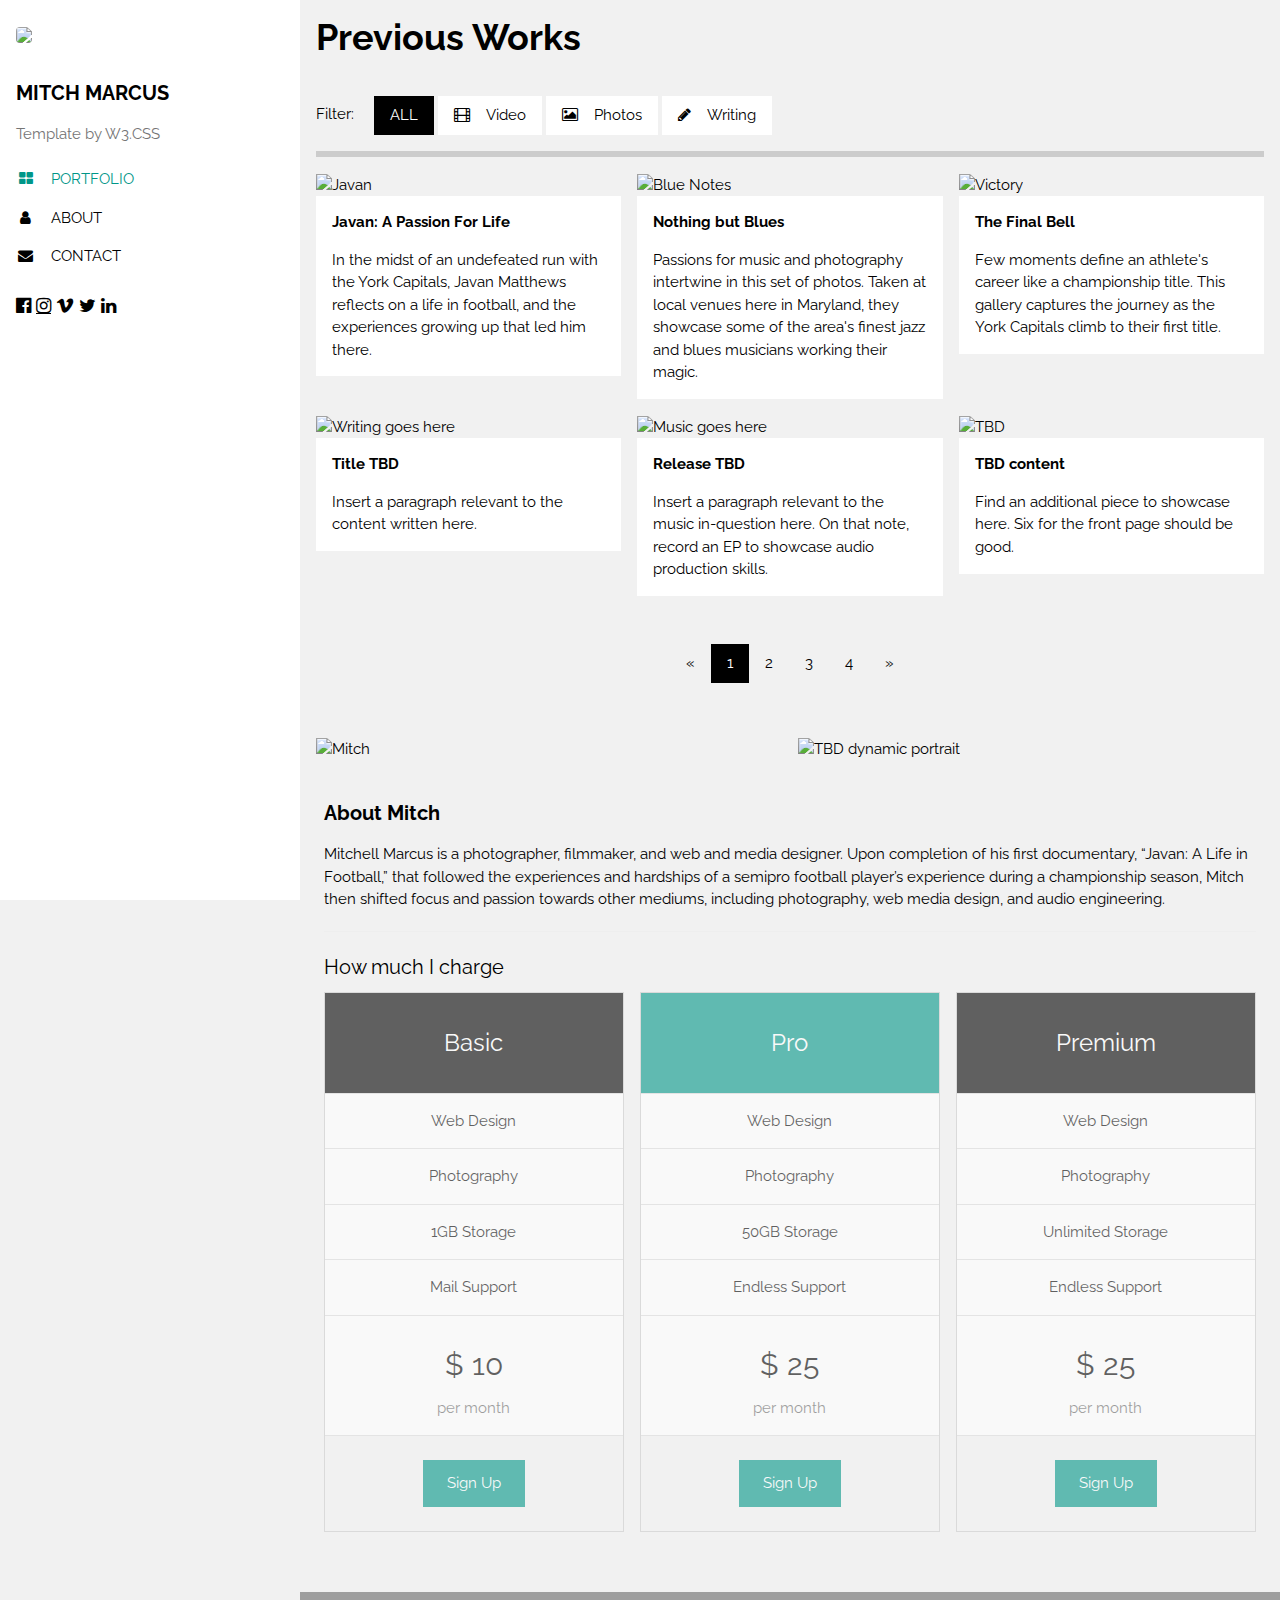
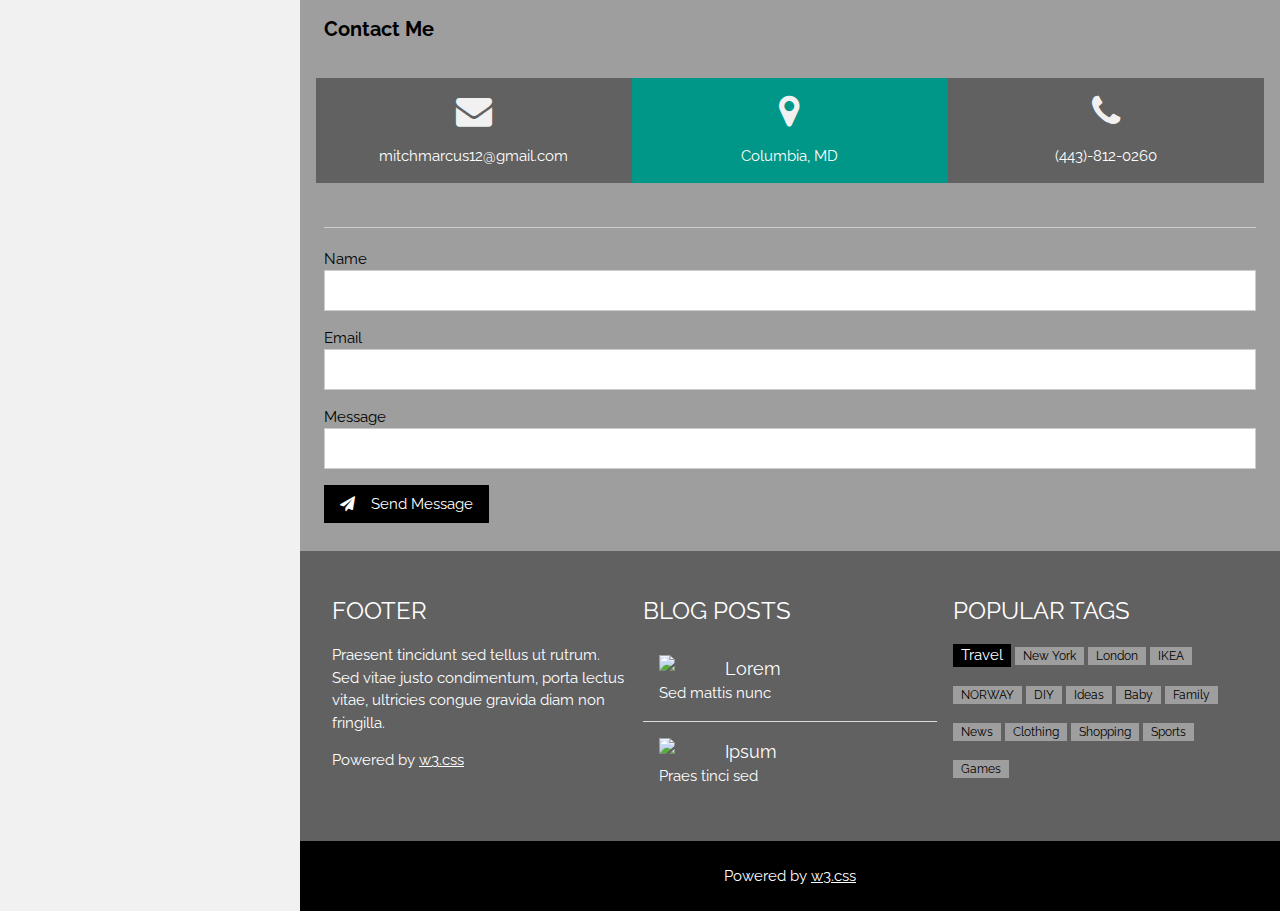
==== portfolio.html @ 69e04e0d "Added files for portfolio page" ====
<!DOCTYPE html>
<html>
<title>W3.CSS Template</title>
<meta charset="UTF-8">
<meta name="viewport" content="width=device-width, initial-scale=1">
<link rel="stylesheet" href="https://www.w3schools.com/w3css/4/w3.css">
<link rel="stylesheet" href="https://fonts.googleapis.com/css?family=Raleway">
<link rel="stylesheet" href="https://cdnjs.cloudflare.com/ajax/libs/font-awesome/4.7.0/css/font-awesome.min.css">
<style>
body,h1,h2,h3,h4,h5,h6 {font-family: "Raleway", sans-serif}
</style>
<body class="w3-light-grey w3-content" style="max-width:1600px">

<!-- Sidebar/menu -->
<nav class="w3-sidebar w3-collapse w3-white w3-animate-left" style="z-index:3;width:300px;" id="mySidebar"><br>
  <div class="w3-container">
    <a href="#" onclick="w3_close()" class="w3-hide-large w3-right w3-jumbo w3-padding w3-hover-grey" title="close menu">
      <i class="fa fa-remove"></i>
    </a>
    <img src="/w3images/avatar_g2.jpg" style="width:45%;" class="w3-round"><br><br>
    <h4><b>MITCH MARCUS</b></h4>
    <p class="w3-text-grey">Template by W3.CSS</p>
  </div>
  <div class="w3-bar-block">
    <a href="#portfolio" onclick="w3_close()" class="w3-bar-item w3-button w3-padding w3-text-teal"><i class="fa fa-th-large fa-fw w3-margin-right"></i>PORTFOLIO</a>
    <a href="#about" onclick="w3_close()" class="w3-bar-item w3-button w3-padding"><i class="fa fa-user fa-fw w3-margin-right"></i>ABOUT</a>
    <a href="#contact" onclick="w3_close()" class="w3-bar-item w3-button w3-padding"><i class="fa fa-envelope fa-fw w3-margin-right"></i>CONTACT</a>
  </div>
  <div class="w3-panel w3-large">
    <a href="https://www.facebook.com/mitch.marcus.5"><i class="fa fa-facebook-official w3-hover-opacity"></i></a>
    <a href="https://www.flickr.com/photos/141480434@N03/sets/72157667674474425>"<i class="fa fa-instagram w3-hover-opacity"></i></a>
    <a href="https://vimeo.com/user89225305"><i class="fa fa-vimeo w3-hover-opacity"></i></a>
    <a href="https://twitter.com/TheMitchMarcus"><i class="fa fa-twitter w3-hover-opacity"></i></a>
    <a href="https://www.linkedin.com/in/mitchell-marcus-19ba0a119/"><i class="fa fa-linkedin w3-hover-opacity"></i></a>
  </div>
</nav>

<!-- Overlay effect when opening sidebar on small screens -->
<div class="w3-overlay w3-hide-large w3-animate-opacity" onclick="w3_close()" style="cursor:pointer" title="close side menu" id="myOverlay"></div>

<!-- !PAGE CONTENT! -->
<div class="w3-main" style="margin-left:300px">

  <!-- Header -->
  <header id="portfolio">
    <a href="#"><img src="/w3images/avatar_g2.jpg" style="width:65px;" class="w3-circle w3-right w3-margin w3-hide-large w3-hover-opacity"></a>
    <span class="w3-button w3-hide-large w3-xxlarge w3-hover-text-grey" onclick="w3_open()"><i class="fa fa-bars"></i></span>
    <div class="w3-container">
    <h1><b>Previous Works</b></h1>
    <div class="w3-section w3-bottombar w3-padding-16">
      <span class="w3-margin-right">Filter:</span>
      <button class="w3-button w3-black">ALL</button>
      <button class="w3-button w3-white"><i class="fa fa-film w3-margin-right"></i>Video</button>
      <button class="w3-button w3-white w3-hide-small"><i class="fa fa-photo w3-margin-right"></i>Photos</button>
      <button class="w3-button w3-white w3-hide-small"><i class="fa fa-pencil w3-margin-right"></i>Writing</button>
    </div>
    </div>
  </header>

  <!-- First Photo Grid-->
  <div class="w3-row-padding">
    <div class="w3-third w3-container w3-margin-bottom">
      <img src="huddleUp.jpg" alt="Javan" style="width:100%" class="w3-hover-opacity">
      <div class="w3-container w3-white">
        <p><b>Javan: A Passion For Life</b></p>
        <p>In the midst of an undefeated run with the York Capitals, Javan Matthews reflects on a life in football, and the experiences growing up that led him there.</p>
      </div>
    </div>
    <div class="w3-third w3-container w3-margin-bottom">
      <img src="blueTrumpet.jpg" alt="Blue Notes" style="width:100%" class="w3-hover-opacity">
      <div class="w3-container w3-white">
        <p><b>Nothing but Blues</b></p>
        <p>Passions for music and photography intertwine in this set of photos. Taken at local venues here in Maryland, they showcase some of the area's finest jazz and blues musicians working their magic.</p>
      </div>
    </div>
    <div class="w3-third w3-container">
      <img src="titleWin.jpg" alt="Victory" style="width:100%" class="w3-hover-opacity">
      <div class="w3-container w3-white">
        <p><b>The Final Bell</b></p>
        <p>Few moments define an athlete's career like a championship title. This gallery captures the journey as the York Capitals climb to their first title.</p>
      </div>
    </div>
  </div>

  <!-- Second Photo Grid-->
  <div class="w3-row-padding">
    <div class="w3-third w3-container w3-margin-bottom">
      <img src="/w3images/p1.jpg" alt="Writing goes here" style="width:100%" class="w3-hover-opacity">
      <div class="w3-container w3-white">
        <p><b>Title TBD</b></p>
        <p>Insert a paragraph relevant to the content written here.</p>
      </div>
    </div>
    <div class="w3-third w3-container w3-margin-bottom">
      <img src="/w3images/p2.jpg" alt="Music goes here" style="width:100%" class="w3-hover-opacity">
      <div class="w3-container w3-white">
        <p><b>Release TBD</b></p>
        <p>Insert a paragraph relevant to the music in-question here. On that note, record an EP to showcase audio production skills.</p>
      </div>
    </div>
    <div class="w3-third w3-container">
      <img src="/w3images/p3.jpg" alt="TBD" style="width:100%" class="w3-hover-opacity">
      <div class="w3-container w3-white">
        <p><b>TBD content</b></p>
        <p>Find an additional piece to showcase here. Six for the front page should be good.</p>
      </div>
    </div>
  </div>

  <!-- Pagination -->
  <div class="w3-center w3-padding-32">
    <div class="w3-bar">
      <a href="#" class="w3-bar-item w3-button w3-hover-black">«</a>
      <a href="#" class="w3-bar-item w3-black w3-button">1</a>
      <a href="#" class="w3-bar-item w3-button w3-hover-black">2</a>
      <a href="#" class="w3-bar-item w3-button w3-hover-black">3</a>
      <a href="#" class="w3-bar-item w3-button w3-hover-black">4</a>
      <a href="#" class="w3-bar-item w3-button w3-hover-black">»</a>
    </div>
  </div>

  <!-- Images of Me -->
  <div class="w3-row-padding w3-padding-16" id="about">
    <div class="w3-col m6">
      <img src="/w3images/avatar_g.jpg" alt="Mitch" style="width:100%">
    </div>
    <div class="w3-col m6">
      <img src="/w3images/me2.jpg" alt="TBD dynamic portrait" style="width:100%">
    </div>
  </div>

  <div class="w3-container w3-padding-large" style="margin-bottom:32px">
    <h4><b>About Mitch</b></h4>
    <p>Mitchell Marcus is a photographer, filmmaker, and web and media designer. Upon completion of his first documentary, “Javan: A Life in Football,” that followed the experiences and hardships of a semipro football player’s experience during a championship season, Mitch then shifted focus and passion towards other mediums, including photography, web media design, and audio engineering. </p>
    <hr>

    <h4>How much I charge</h4>
    <!-- Pricing Tables -->
    <div class="w3-row-padding" style="margin:0 -16px">
      <div class="w3-third w3-margin-bottom">
        <ul class="w3-ul w3-border w3-white w3-center w3-opacity w3-hover-opacity-off">
          <li class="w3-black w3-xlarge w3-padding-32">Basic</li>
          <li class="w3-padding-16">Web Design</li>
          <li class="w3-padding-16">Photography</li>
          <li class="w3-padding-16">1GB Storage</li>
          <li class="w3-padding-16">Mail Support</li>
          <li class="w3-padding-16">
            <h2>$ 10</h2>
            <span class="w3-opacity">per month</span>
          </li>
          <li class="w3-light-grey w3-padding-24">
            <button class="w3-button w3-teal w3-padding-large w3-hover-black">Sign Up</button>
          </li>
        </ul>
      </div>

      <div class="w3-third w3-margin-bottom">
        <ul class="w3-ul w3-border w3-white w3-center w3-opacity w3-hover-opacity-off">
          <li class="w3-teal w3-xlarge w3-padding-32">Pro</li>
          <li class="w3-padding-16">Web Design</li>
          <li class="w3-padding-16">Photography</li>
          <li class="w3-padding-16">50GB Storage</li>
          <li class="w3-padding-16">Endless Support</li>
          <li class="w3-padding-16">
            <h2>$ 25</h2>
            <span class="w3-opacity">per month</span>
          </li>
          <li class="w3-light-grey w3-padding-24">
            <button class="w3-button w3-teal w3-padding-large w3-hover-black">Sign Up</button>
          </li>
        </ul>
      </div>

      <div class="w3-third">
        <ul class="w3-ul w3-border w3-white w3-center w3-opacity w3-hover-opacity-off">
          <li class="w3-black w3-xlarge w3-padding-32">Premium</li>
          <li class="w3-padding-16">Web Design</li>
          <li class="w3-padding-16">Photography</li>
          <li class="w3-padding-16">Unlimited Storage</li>
          <li class="w3-padding-16">Endless Support</li>
          <li class="w3-padding-16">
            <h2>$ 25</h2>
            <span class="w3-opacity">per month</span>
          </li>
          <li class="w3-light-grey w3-padding-24">
            <button class="w3-button w3-teal w3-padding-large w3-hover-black">Sign Up</button>
          </li>
        </ul>
      </div>
    </div>
  </div>

  <!-- Contact Section -->
  <div class="w3-container w3-padding-large w3-grey">
    <h4 id="contact"><b>Contact Me</b></h4>
    <div class="w3-row-padding w3-center w3-padding-24" style="margin:0 -16px">
      <div class="w3-third w3-dark-grey">
        <p><i class="fa fa-envelope w3-xxlarge w3-text-light-grey"></i></p>
        <p>mitchmarcus12@gmail.com</p>
      </div>
      <div class="w3-third w3-teal">
        <p><i class="fa fa-map-marker w3-xxlarge w3-text-light-grey"></i></p>
        <p>Columbia, MD</p>
      </div>
      <div class="w3-third w3-dark-grey">
        <p><i class="fa fa-phone w3-xxlarge w3-text-light-grey"></i></p>
        <p>(443)-812-0260</p>
      </div>
    </div>
    <hr class="w3-opacity">
    <form action="/action_page.php" target="_blank">
      <div class="w3-section">
        <label>Name</label>
        <input class="w3-input w3-border" type="text" name="Name" required>
      </div>
      <div class="w3-section">
        <label>Email</label>
        <input class="w3-input w3-border" type="text" name="Email" required>
      </div>
      <div class="w3-section">
        <label>Message</label>
        <input class="w3-input w3-border" type="text" name="Message" required>
      </div>
      <button type="submit" class="w3-button w3-black w3-margin-bottom"><i class="fa fa-paper-plane w3-margin-right"></i>Send Message</button>
    </form>
  </div>

  <!-- Footer -->
  <footer class="w3-container w3-padding-32 w3-dark-grey">
  <div class="w3-row-padding">
    <div class="w3-third">
      <h3>FOOTER</h3>
      <p>Praesent tincidunt sed tellus ut rutrum. Sed vitae justo condimentum, porta lectus vitae, ultricies congue gravida diam non fringilla.</p>
      <p>Powered by <a href="https://www.w3schools.com/w3css/default.asp" target="_blank">w3.css</a></p>
    </div>

    <div class="w3-third">
      <h3>BLOG POSTS</h3>
      <ul class="w3-ul w3-hoverable">
        <li class="w3-padding-16">
          <img src="/w3images/workshop.jpg" class="w3-left w3-margin-right" style="width:50px">
          <span class="w3-large">Lorem</span><br>
          <span>Sed mattis nunc</span>
        </li>
        <li class="w3-padding-16">
          <img src="/w3images/gondol.jpg" class="w3-left w3-margin-right" style="width:50px">
          <span class="w3-large">Ipsum</span><br>
          <span>Praes tinci sed</span>
        </li>
      </ul>
    </div>

    <div class="w3-third">
      <h3>POPULAR TAGS</h3>
      <p>
        <span class="w3-tag w3-black w3-margin-bottom">Travel</span> <span class="w3-tag w3-grey w3-small w3-margin-bottom">New York</span> <span class="w3-tag w3-grey w3-small w3-margin-bottom">London</span>
        <span class="w3-tag w3-grey w3-small w3-margin-bottom">IKEA</span> <span class="w3-tag w3-grey w3-small w3-margin-bottom">NORWAY</span> <span class="w3-tag w3-grey w3-small w3-margin-bottom">DIY</span>
        <span class="w3-tag w3-grey w3-small w3-margin-bottom">Ideas</span> <span class="w3-tag w3-grey w3-small w3-margin-bottom">Baby</span> <span class="w3-tag w3-grey w3-small w3-margin-bottom">Family</span>
        <span class="w3-tag w3-grey w3-small w3-margin-bottom">News</span> <span class="w3-tag w3-grey w3-small w3-margin-bottom">Clothing</span> <span class="w3-tag w3-grey w3-small w3-margin-bottom">Shopping</span>
        <span class="w3-tag w3-grey w3-small w3-margin-bottom">Sports</span> <span class="w3-tag w3-grey w3-small w3-margin-bottom">Games</span>
      </p>
    </div>

  </div>
  </footer>

  <div class="w3-black w3-center w3-padding-24">Powered by <a href="https://www.w3schools.com/w3css/default.asp" title="W3.CSS" target="_blank" class="w3-hover-opacity">w3.css</a></div>

<!-- End page content -->
</div>

<script>
// Script to open and close sidebar
function w3_open() {
    document.getElementById("mySidebar").style.display = "block";
    document.getElementById("myOverlay").style.display = "block";
}

function w3_close() {
    document.getElementById("mySidebar").style.display = "none";
    document.getElementById("myOverlay").style.display = "none";
}
</script>

</body>
</html>
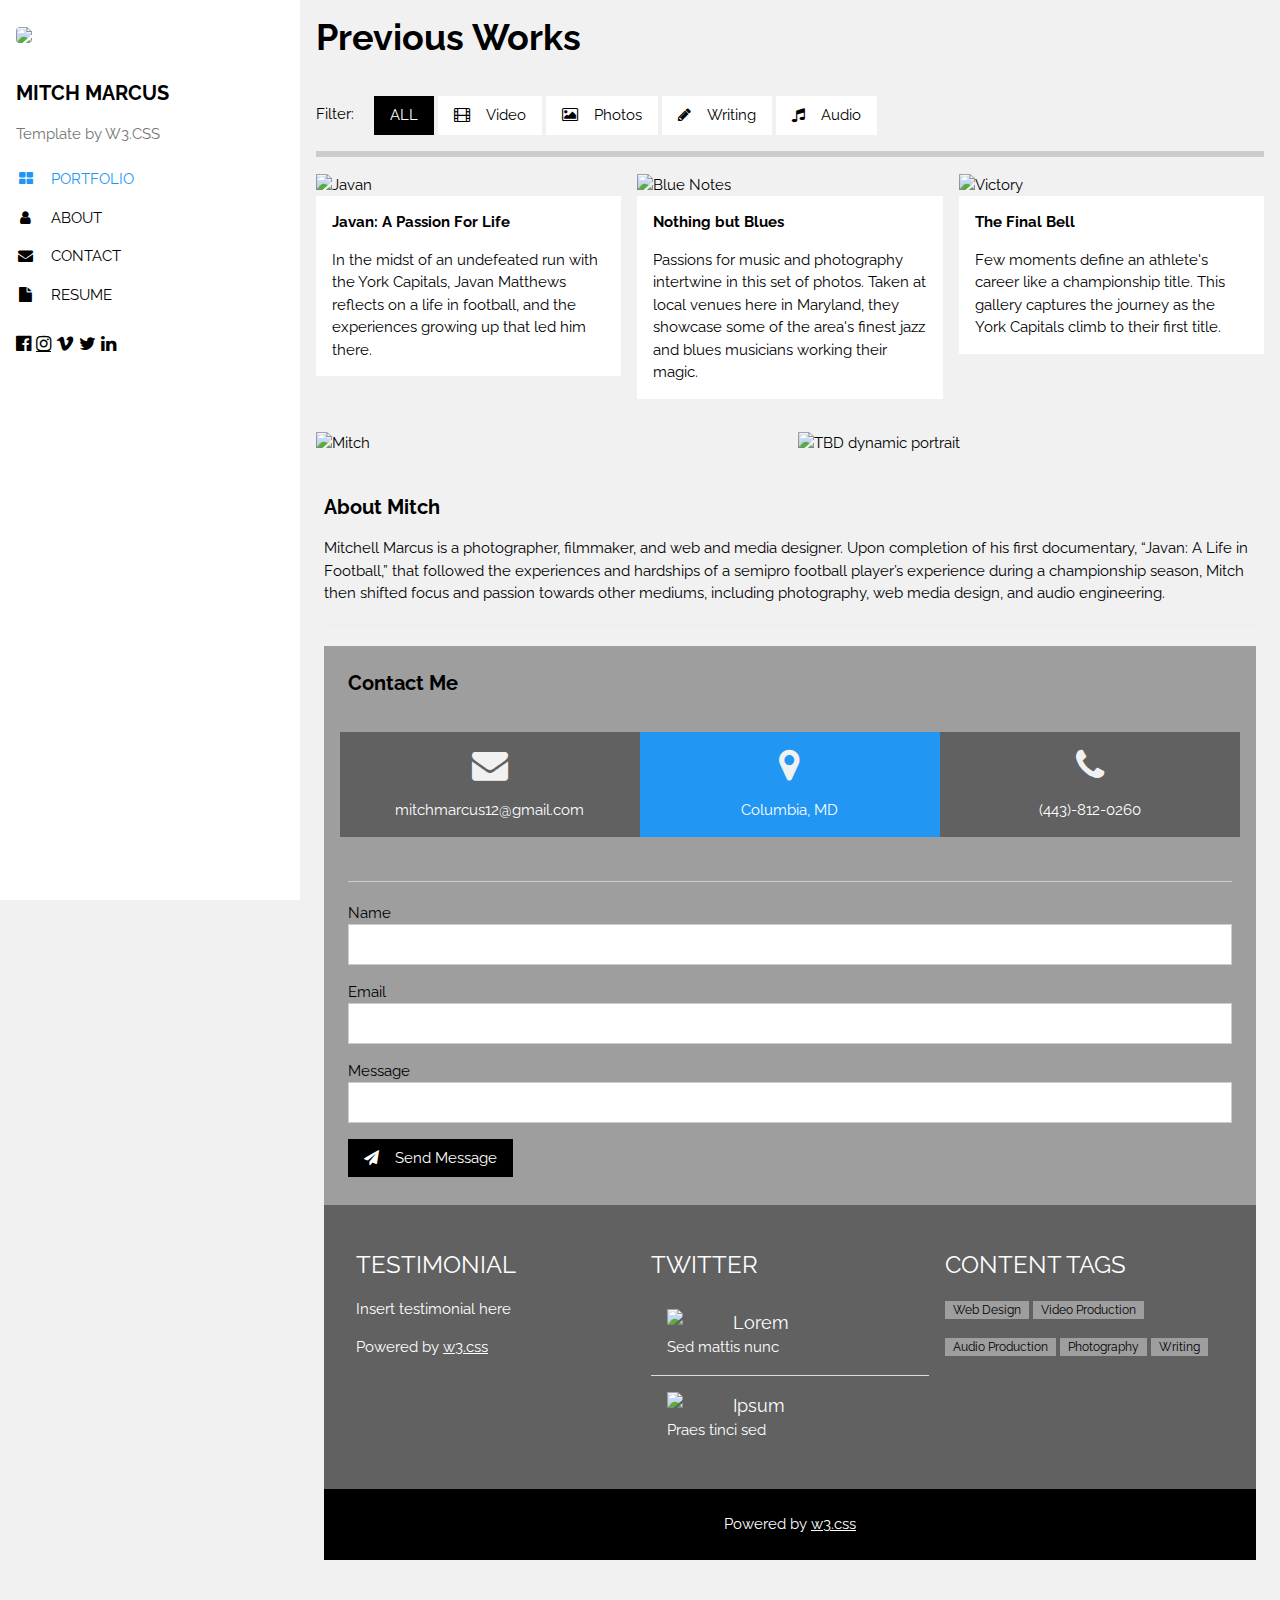
==== commit 9d96e9e7: "Updated portfolio page" ====
--- a/portfolio.html
+++ b/portfolio.html
@@ -22,9 +22,10 @@
     <p class="w3-text-grey">Template by W3.CSS</p>
   </div>
   <div class="w3-bar-block">
-    <a href="#portfolio" onclick="w3_close()" class="w3-bar-item w3-button w3-padding w3-text-teal"><i class="fa fa-th-large fa-fw w3-margin-right"></i>PORTFOLIO</a>
+    <a href="#portfolio" onclick="w3_close()" class="w3-bar-item w3-button w3-padding w3-text-blue"><i class="fa fa-th-large fa-fw w3-margin-right"></i>PORTFOLIO</a>
     <a href="#about" onclick="w3_close()" class="w3-bar-item w3-button w3-padding"><i class="fa fa-user fa-fw w3-margin-right"></i>ABOUT</a>
     <a href="#contact" onclick="w3_close()" class="w3-bar-item w3-button w3-padding"><i class="fa fa-envelope fa-fw w3-margin-right"></i>CONTACT</a>
+    <a href="mitchellMarcusResume.pdf" onclick="w3_close()" class="w3-bar-item w3-button w3-padding"><i class="fa fa-file fa-fw w3-margin-right"></i>RESUME</a>
   </div>
   <div class="w3-panel w3-large">
     <a href="https://www.facebook.com/mitch.marcus.5"><i class="fa fa-facebook-official w3-hover-opacity"></i></a>
@@ -50,9 +51,10 @@
     <div class="w3-section w3-bottombar w3-padding-16">
       <span class="w3-margin-right">Filter:</span>
       <button class="w3-button w3-black">ALL</button>
-      <button class="w3-button w3-white"><i class="fa fa-film w3-margin-right"></i>Video</button>
-      <button class="w3-button w3-white w3-hide-small"><i class="fa fa-photo w3-margin-right"></i>Photos</button>
+      <a href="https://vimeo.com/user89225305"><button class="w3-button w3-white"><i class="fa fa-film w3-margin-right"></i>Video</button></a>
+      <a href="https://www.flickr.com/photos/141480434@N03/"><button class="w3-button w3-white w3-hide-small"><i class="fa fa-photo w3-margin-right"></i>Photos</button></a>
       <button class="w3-button w3-white w3-hide-small"><i class="fa fa-pencil w3-margin-right"></i>Writing</button>
+      <a href="https://soundcloud.com/user-875300210"><button class="w3-button w3-white w3-hide-small"><i class="fa fa-music w3-margin-right"></i>Audio</button></a>
     </div>
     </div>
   </header>
@@ -82,43 +84,6 @@
     </div>
   </div>
 
-  <!-- Second Photo Grid-->
-  <div class="w3-row-padding">
-    <div class="w3-third w3-container w3-margin-bottom">
-      <img src="/w3images/p1.jpg" alt="Writing goes here" style="width:100%" class="w3-hover-opacity">
-      <div class="w3-container w3-white">
-        <p><b>Title TBD</b></p>
-        <p>Insert a paragraph relevant to the content written here.</p>
-      </div>
-    </div>
-    <div class="w3-third w3-container w3-margin-bottom">
-      <img src="/w3images/p2.jpg" alt="Music goes here" style="width:100%" class="w3-hover-opacity">
-      <div class="w3-container w3-white">
-        <p><b>Release TBD</b></p>
-        <p>Insert a paragraph relevant to the music in-question here. On that note, record an EP to showcase audio production skills.</p>
-      </div>
-    </div>
-    <div class="w3-third w3-container">
-      <img src="/w3images/p3.jpg" alt="TBD" style="width:100%" class="w3-hover-opacity">
-      <div class="w3-container w3-white">
-        <p><b>TBD content</b></p>
-        <p>Find an additional piece to showcase here. Six for the front page should be good.</p>
-      </div>
-    </div>
-  </div>
-
-  <!-- Pagination -->
-  <div class="w3-center w3-padding-32">
-    <div class="w3-bar">
-      <a href="#" class="w3-bar-item w3-button w3-hover-black">«</a>
-      <a href="#" class="w3-bar-item w3-black w3-button">1</a>
-      <a href="#" class="w3-bar-item w3-button w3-hover-black">2</a>
-      <a href="#" class="w3-bar-item w3-button w3-hover-black">3</a>
-      <a href="#" class="w3-bar-item w3-button w3-hover-black">4</a>
-      <a href="#" class="w3-bar-item w3-button w3-hover-black">»</a>
-    </div>
-  </div>
-
   <!-- Images of Me -->
   <div class="w3-row-padding w3-padding-16" id="about">
     <div class="w3-col m6">
@@ -134,61 +99,6 @@
     <p>Mitchell Marcus is a photographer, filmmaker, and web and media designer. Upon completion of his first documentary, “Javan: A Life in Football,” that followed the experiences and hardships of a semipro football player’s experience during a championship season, Mitch then shifted focus and passion towards other mediums, including photography, web media design, and audio engineering. </p>
     <hr>
 
-    <h4>How much I charge</h4>
-    <!-- Pricing Tables -->
-    <div class="w3-row-padding" style="margin:0 -16px">
-      <div class="w3-third w3-margin-bottom">
-        <ul class="w3-ul w3-border w3-white w3-center w3-opacity w3-hover-opacity-off">
-          <li class="w3-black w3-xlarge w3-padding-32">Basic</li>
-          <li class="w3-padding-16">Web Design</li>
-          <li class="w3-padding-16">Photography</li>
-          <li class="w3-padding-16">1GB Storage</li>
-          <li class="w3-padding-16">Mail Support</li>
-          <li class="w3-padding-16">
-            <h2>$ 10</h2>
-            <span class="w3-opacity">per month</span>
-          </li>
-          <li class="w3-light-grey w3-padding-24">
-            <button class="w3-button w3-teal w3-padding-large w3-hover-black">Sign Up</button>
-          </li>
-        </ul>
-      </div>
-
-      <div class="w3-third w3-margin-bottom">
-        <ul class="w3-ul w3-border w3-white w3-center w3-opacity w3-hover-opacity-off">
-          <li class="w3-teal w3-xlarge w3-padding-32">Pro</li>
-          <li class="w3-padding-16">Web Design</li>
-          <li class="w3-padding-16">Photography</li>
-          <li class="w3-padding-16">50GB Storage</li>
-          <li class="w3-padding-16">Endless Support</li>
-          <li class="w3-padding-16">
-            <h2>$ 25</h2>
-            <span class="w3-opacity">per month</span>
-          </li>
-          <li class="w3-light-grey w3-padding-24">
-            <button class="w3-button w3-teal w3-padding-large w3-hover-black">Sign Up</button>
-          </li>
-        </ul>
-      </div>
-
-      <div class="w3-third">
-        <ul class="w3-ul w3-border w3-white w3-center w3-opacity w3-hover-opacity-off">
-          <li class="w3-black w3-xlarge w3-padding-32">Premium</li>
-          <li class="w3-padding-16">Web Design</li>
-          <li class="w3-padding-16">Photography</li>
-          <li class="w3-padding-16">Unlimited Storage</li>
-          <li class="w3-padding-16">Endless Support</li>
-          <li class="w3-padding-16">
-            <h2>$ 25</h2>
-            <span class="w3-opacity">per month</span>
-          </li>
-          <li class="w3-light-grey w3-padding-24">
-            <button class="w3-button w3-teal w3-padding-large w3-hover-black">Sign Up</button>
-          </li>
-        </ul>
-      </div>
-    </div>
-  </div>
 
   <!-- Contact Section -->
   <div class="w3-container w3-padding-large w3-grey">
@@ -198,7 +108,7 @@
         <p><i class="fa fa-envelope w3-xxlarge w3-text-light-grey"></i></p>
         <p>mitchmarcus12@gmail.com</p>
       </div>
-      <div class="w3-third w3-teal">
+      <div class="w3-third w3-blue">
         <p><i class="fa fa-map-marker w3-xxlarge w3-text-light-grey"></i></p>
         <p>Columbia, MD</p>
       </div>
@@ -229,13 +139,13 @@
   <footer class="w3-container w3-padding-32 w3-dark-grey">
   <div class="w3-row-padding">
     <div class="w3-third">
-      <h3>FOOTER</h3>
-      <p>Praesent tincidunt sed tellus ut rutrum. Sed vitae justo condimentum, porta lectus vitae, ultricies congue gravida diam non fringilla.</p>
+      <h3>TESTIMONIAL</h3>
+      <p>Insert testimonial here</p>
       <p>Powered by <a href="https://www.w3schools.com/w3css/default.asp" target="_blank">w3.css</a></p>
     </div>
 
     <div class="w3-third">
-      <h3>BLOG POSTS</h3>
+      <h3>TWITTER</h3>
       <ul class="w3-ul w3-hoverable">
         <li class="w3-padding-16">
           <img src="/w3images/workshop.jpg" class="w3-left w3-margin-right" style="width:50px">
@@ -251,13 +161,13 @@
     </div>
 
     <div class="w3-third">
-      <h3>POPULAR TAGS</h3>
+      <h3>CONTENT TAGS</h3>
       <p>
-        <span class="w3-tag w3-black w3-margin-bottom">Travel</span> <span class="w3-tag w3-grey w3-small w3-margin-bottom">New York</span> <span class="w3-tag w3-grey w3-small w3-margin-bottom">London</span>
-        <span class="w3-tag w3-grey w3-small w3-margin-bottom">IKEA</span> <span class="w3-tag w3-grey w3-small w3-margin-bottom">NORWAY</span> <span class="w3-tag w3-grey w3-small w3-margin-bottom">DIY</span>
-        <span class="w3-tag w3-grey w3-small w3-margin-bottom">Ideas</span> <span class="w3-tag w3-grey w3-small w3-margin-bottom">Baby</span> <span class="w3-tag w3-grey w3-small w3-margin-bottom">Family</span>
-        <span class="w3-tag w3-grey w3-small w3-margin-bottom">News</span> <span class="w3-tag w3-grey w3-small w3-margin-bottom">Clothing</span> <span class="w3-tag w3-grey w3-small w3-margin-bottom">Shopping</span>
-        <span class="w3-tag w3-grey w3-small w3-margin-bottom">Sports</span> <span class="w3-tag w3-grey w3-small w3-margin-bottom">Games</span>
+        <span class="w3-tag w3-grey w3-small w3-margin-bottom">Web Design</span>
+        <span class="w3-tag w3-grey w3-small w3-margin-bottom">Video Production</span>
+        <span class="w3-tag w3-grey w3-small w3-margin-bottom">Audio Production</span>
+        <span class="w3-tag w3-grey w3-small w3-margin-bottom">Photography</span>
+        <span class="w3-tag w3-grey w3-small w3-margin-bottom">Writing</span>
       </p>
     </div>
 
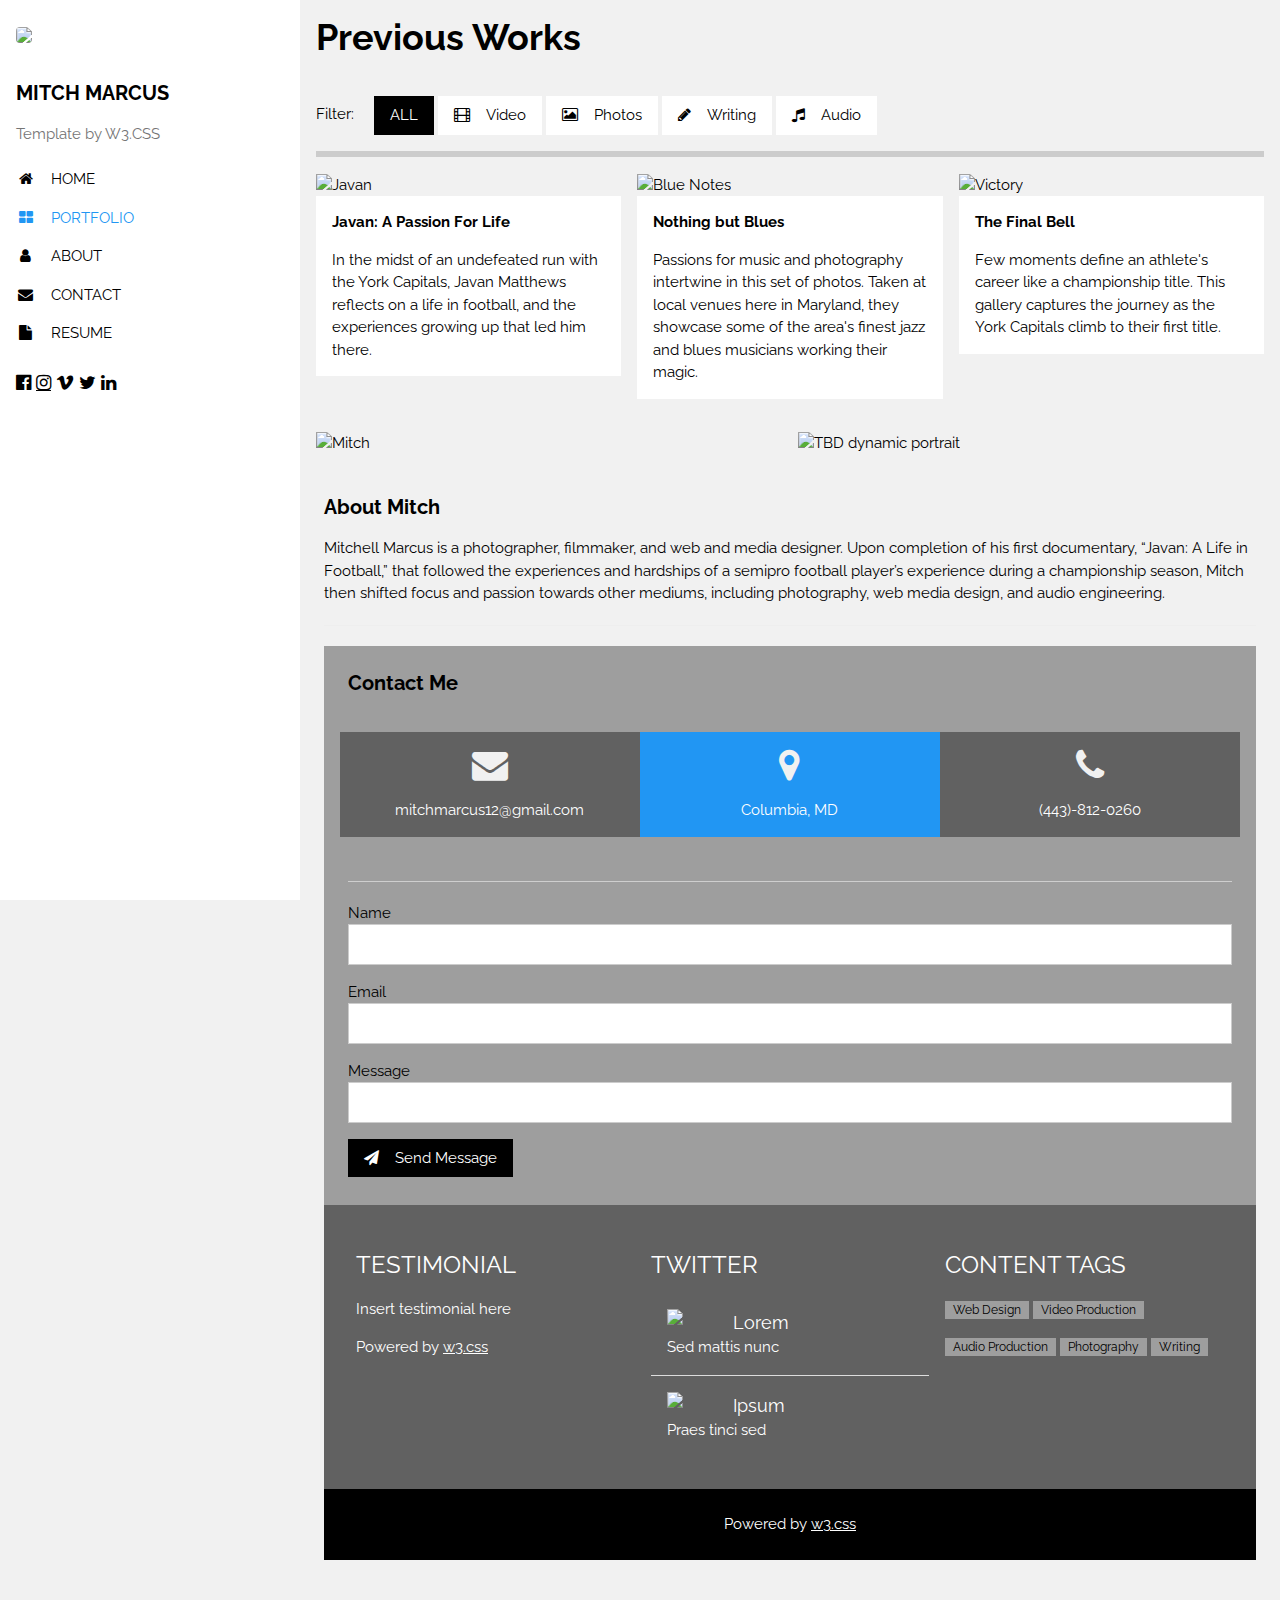
==== commit 4e7f6c8f: "Added a home button" ====
--- a/portfolio.html
+++ b/portfolio.html
@@ -22,6 +22,7 @@
     <p class="w3-text-grey">Template by W3.CSS</p>
   </div>
   <div class="w3-bar-block">
+    <a href="index.html" onclick="w3_close()" class="w3-bar-item w3-button w3-padding"><i class="fa fa-home fa-fw w3-margin-right"></i>HOME</a>
     <a href="#portfolio" onclick="w3_close()" class="w3-bar-item w3-button w3-padding w3-text-blue"><i class="fa fa-th-large fa-fw w3-margin-right"></i>PORTFOLIO</a>
     <a href="#about" onclick="w3_close()" class="w3-bar-item w3-button w3-padding"><i class="fa fa-user fa-fw w3-margin-right"></i>ABOUT</a>
     <a href="#contact" onclick="w3_close()" class="w3-bar-item w3-button w3-padding"><i class="fa fa-envelope fa-fw w3-margin-right"></i>CONTACT</a>
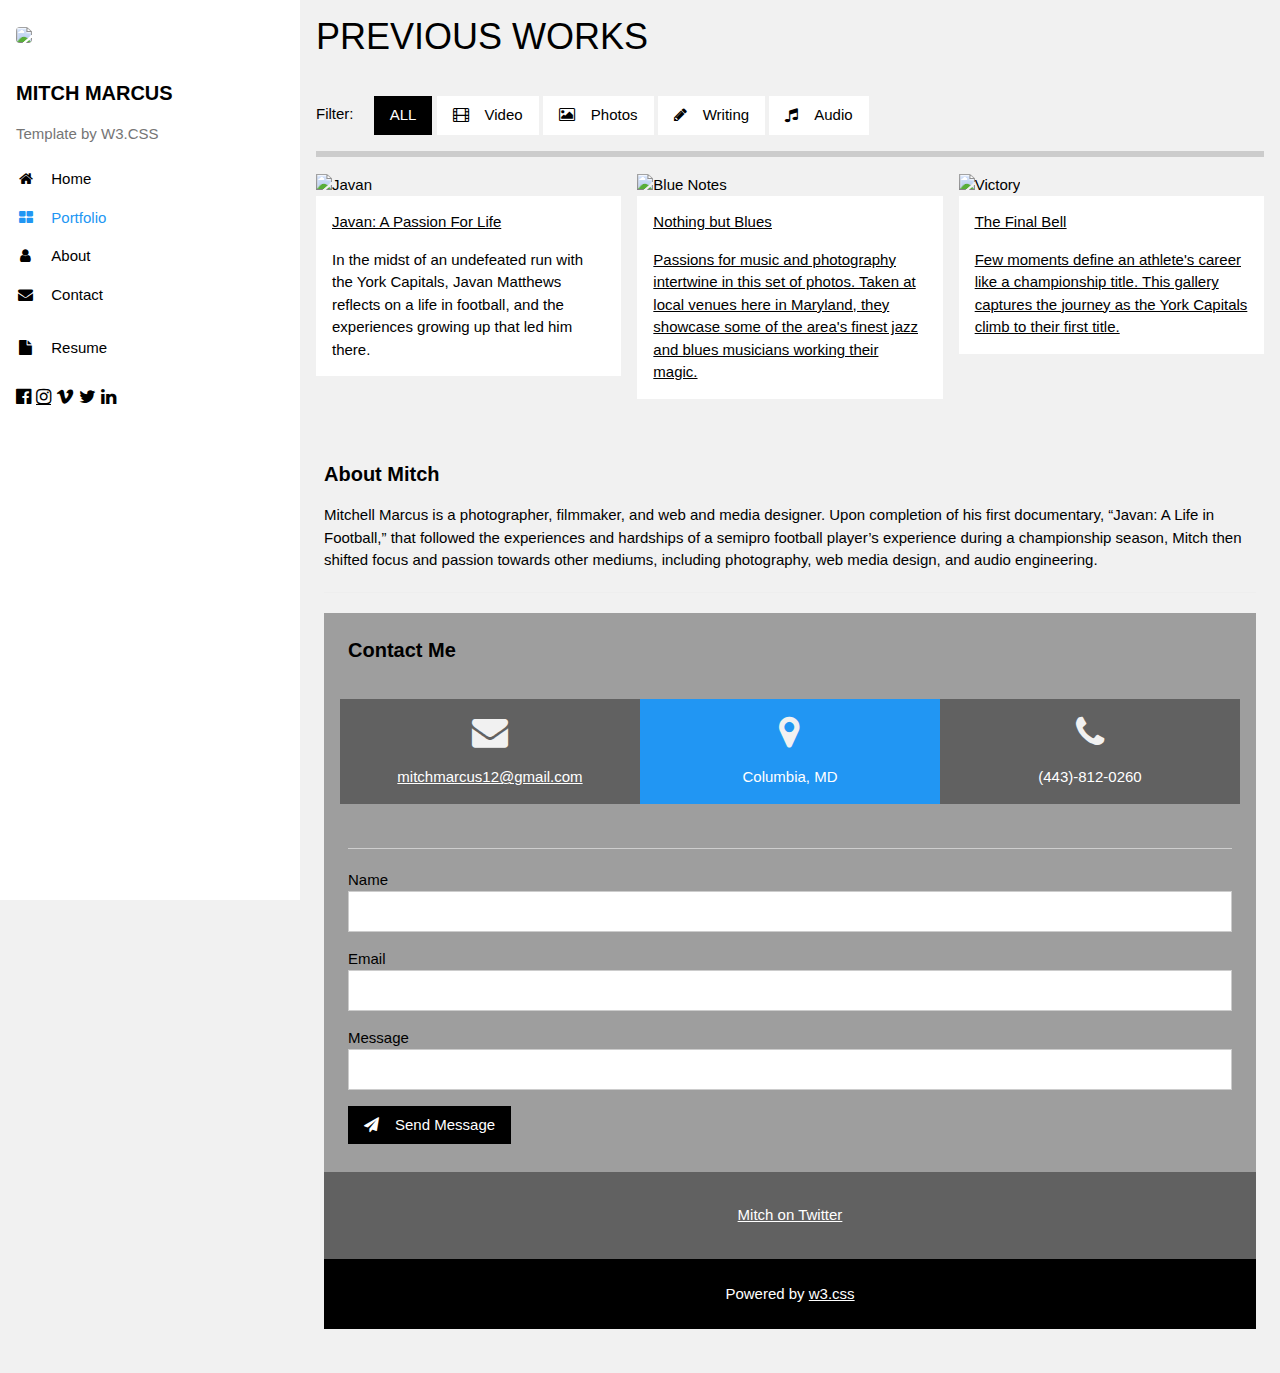
==== commit f0f570f9: "Altered footer, added links & images" ====
--- a/portfolio.html
+++ b/portfolio.html
@@ -1,13 +1,13 @@
 <!DOCTYPE html>
 <html>
-<title>W3.CSS Template</title>
+<title>Mitch Marcus Portfolio</title>
 <meta charset="UTF-8">
 <meta name="viewport" content="width=device-width, initial-scale=1">
 <link rel="stylesheet" href="https://www.w3schools.com/w3css/4/w3.css">
 <link rel="stylesheet" href="https://fonts.googleapis.com/css?family=Raleway">
 <link rel="stylesheet" href="https://cdnjs.cloudflare.com/ajax/libs/font-awesome/4.7.0/css/font-awesome.min.css">
 <style>
-body,h1,h2,h3,h4,h5,h6 {font-family: "Raleway", sans-serif}
+body,h1,h2,h3,h4,h5,h6 {font-family: "futura", sans-serif}
 </style>
 <body class="w3-light-grey w3-content" style="max-width:1600px">
 
@@ -17,16 +17,102 @@
     <a href="#" onclick="w3_close()" class="w3-hide-large w3-right w3-jumbo w3-padding w3-hover-grey" title="close menu">
       <i class="fa fa-remove"></i>
     </a>
-    <img src="/w3images/avatar_g2.jpg" style="width:45%;" class="w3-round"><br><br>
+    <img src="portfolioProfile2.png" style="width:60%;" class="w3-round"><br><br>
     <h4><b>MITCH MARCUS</b></h4>
     <p class="w3-text-grey">Template by W3.CSS</p>
   </div>
   <div class="w3-bar-block">
-    <a href="index.html" onclick="w3_close()" class="w3-bar-item w3-button w3-padding"><i class="fa fa-home fa-fw w3-margin-right"></i>HOME</a>
-    <a href="#portfolio" onclick="w3_close()" class="w3-bar-item w3-button w3-padding w3-text-blue"><i class="fa fa-th-large fa-fw w3-margin-right"></i>PORTFOLIO</a>
-    <a href="#about" onclick="w3_close()" class="w3-bar-item w3-button w3-padding"><i class="fa fa-user fa-fw w3-margin-right"></i>ABOUT</a>
-    <a href="#contact" onclick="w3_close()" class="w3-bar-item w3-button w3-padding"><i class="fa fa-envelope fa-fw w3-margin-right"></i>CONTACT</a>
-    <a href="mitchellMarcusResume.pdf" onclick="w3_close()" class="w3-bar-item w3-button w3-padding"><i class="fa fa-file fa-fw w3-margin-right"></i>RESUME</a>
+    <a href="index.html" onclick="w3_close()" class="w3-bar-item w3-button w3-padding"><i class="fa fa-home fa-fw w3-margin-right"></i>Home</a>
+    <a href="#portfolio" onclick="w3_close()" class="w3-bar-item w3-button w3-padding w3-text-blue"><i class="fa fa-th-large fa-fw w3-margin-right"></i>Portfolio</a>
+    <a href="#about" onclick="w3_close()" class="w3-bar-item w3-button w3-padding"><i class="fa fa-user fa-fw w3-margin-right"></i>About</a>
+    <a href="#contact" onclick="w3_close()" class="w3-bar-item w3-button w3-padding"><i class="fa fa-envelope fa-fw w3-margin-right"></i>Contact</a>
+    <style>
+body {font-family: "futura", sans-serif;}
+
+/* The Modal (background) */
+.modal {
+display: none; /* Hidden by default */
+position: fixed; /* Stay in place */
+z-index: 1; /* Sit on top */
+padding-top: 100px; /* Location of the box */
+left: 22%;
+top: 0;
+margin-left: auto;
+margin-right: auto;
+margin-top: auto;
+margin-bottom: auto;
+width: 60%; /* Full width */
+height: 100%; /* Full height */
+overflow: auto; /* Enable scroll if needed */
+}
+
+/* Modal Content */
+.modal-content {
+background-color: #fefefe;
+margin: auto;
+padding: 20px;
+border: 1px solid #888;
+width: 80%;
+}
+
+/* The Close Button */
+.close {
+color: #aaaaaa;
+float: right;
+font-size: 28px;
+font-weight: bold;
+}
+
+.close:hover,
+.close:focus {
+color: #000;
+text-decoration: none;
+cursor: pointer;
+}
+</style>
+</head>
+<body>
+<!-- Trigger/Open The Modal -->
+<p id="myBtn"><a class="w3-bar-item w3-button w3-padding"><i class="fa fa-file fa-fw w3-margin-right"></i>Resume</a>
+
+<!-- The Modal -->
+<div id="myModal" class="modal">
+
+<!-- Modal content -->
+<div class="modal-content">
+<span class="close">&times;</span>
+<center><embed src="mitchellMarcusResume.pdf" width="500" height="570" type="application/pdf"></center>
+</div>
+
+</div>
+
+<script>
+// Get the modal
+var modal = document.getElementById('myModal');
+
+// Get the button that opens the modal
+var btn = document.getElementById("myBtn");
+
+// Get the <span> element that closes the modal
+var span = document.getElementsByClassName("close")[0];
+
+// When the user clicks the button, open the modal
+btn.onclick = function() {
+modal.style.display = "block";
+}
+
+// When the user clicks on <span> (x), close the modal
+span.onclick = function() {
+modal.style.display = "none";
+}
+
+// When the user clicks anywhere outside of the modal, close it
+window.onclick = function(event) {
+if (event.target == modal) {
+  modal.style.display = "none";
+}
+}
+</script>
   </div>
   <div class="w3-panel w3-large">
     <a href="https://www.facebook.com/mitch.marcus.5"><i class="fa fa-facebook-official w3-hover-opacity"></i></a>
@@ -48,7 +134,7 @@
     <a href="#"><img src="/w3images/avatar_g2.jpg" style="width:65px;" class="w3-circle w3-right w3-margin w3-hide-large w3-hover-opacity"></a>
     <span class="w3-button w3-hide-large w3-xxlarge w3-hover-text-grey" onclick="w3_open()"><i class="fa fa-bars"></i></span>
     <div class="w3-container">
-    <h1><b>Previous Works</b></h1>
+    <h1>PREVIOUS WORKS</h1>
     <div class="w3-section w3-bottombar w3-padding-16">
       <span class="w3-margin-right">Filter:</span>
       <button class="w3-button w3-black">ALL</button>
@@ -65,34 +151,31 @@
     <div class="w3-third w3-container w3-margin-bottom">
       <img src="huddleUp.jpg" alt="Javan" style="width:100%" class="w3-hover-opacity">
       <div class="w3-container w3-white">
-        <p><b>Javan: A Passion For Life</b></p>
+        <p><u>Javan: A Passion For Life</u></p>
         <p>In the midst of an undefeated run with the York Capitals, Javan Matthews reflects on a life in football, and the experiences growing up that led him there.</p>
       </div>
     </div>
     <div class="w3-third w3-container w3-margin-bottom">
       <img src="blueTrumpet.jpg" alt="Blue Notes" style="width:100%" class="w3-hover-opacity">
       <div class="w3-container w3-white">
-        <p><b>Nothing but Blues</b></p>
+        <a href="https://www.flickr.com/photos/141480434@N03/albums/72157667674474425"><p><u>Nothing but Blues</u></p>
         <p>Passions for music and photography intertwine in this set of photos. Taken at local venues here in Maryland, they showcase some of the area's finest jazz and blues musicians working their magic.</p>
-      </div>
+      </a></div>
     </div>
     <div class="w3-third w3-container">
       <img src="titleWin.jpg" alt="Victory" style="width:100%" class="w3-hover-opacity">
       <div class="w3-container w3-white">
-        <p><b>The Final Bell</b></p>
+        <a href="https://www.flickr.com/photos/141480434@N03/albums/72157667674474425"><p><u>The Final Bell</u></p>
         <p>Few moments define an athlete's career like a championship title. This gallery captures the journey as the York Capitals climb to their first title.</p>
-      </div>
+      </a></div>
     </div>
   </div>
 
   <!-- Images of Me -->
-  <div class="w3-row-padding w3-padding-16" id="about">
-    <div class="w3-col m6">
-      <img src="/w3images/avatar_g.jpg" alt="Mitch" style="width:100%">
-    </div>
-    <div class="w3-col m6">
-      <img src="/w3images/me2.jpg" alt="TBD dynamic portrait" style="width:100%">
-    </div>
+  <div class="w3-row-padding w3-padding-8" id="about">
+    <!--div class="w3-col m8">-->
+      <center><img align="middle" src="roundedBanner.png" alt="" style="width:100%"></center>
+    <!--</div> -->
   </div>
 
   <div class="w3-container w3-padding-large" style="margin-bottom:32px">
@@ -107,7 +190,7 @@
     <div class="w3-row-padding w3-center w3-padding-24" style="margin:0 -16px">
       <div class="w3-third w3-dark-grey">
         <p><i class="fa fa-envelope w3-xxlarge w3-text-light-grey"></i></p>
-        <p>mitchmarcus12@gmail.com</p>
+        <a href="mitchmarcus12@gmail.com"><p>mitchmarcus12@gmail.com</p></a>
       </div>
       <div class="w3-third w3-blue">
         <p><i class="fa fa-map-marker w3-xxlarge w3-text-light-grey"></i></p>
@@ -138,41 +221,12 @@
 
   <!-- Footer -->
   <footer class="w3-container w3-padding-32 w3-dark-grey">
-  <div class="w3-row-padding">
-    <div class="w3-third">
-      <h3>TESTIMONIAL</h3>
-      <p>Insert testimonial here</p>
-      <p>Powered by <a href="https://www.w3schools.com/w3css/default.asp" target="_blank">w3.css</a></p>
-    </div>
-
-    <div class="w3-third">
-      <h3>TWITTER</h3>
-      <ul class="w3-ul w3-hoverable">
-        <li class="w3-padding-16">
-          <img src="/w3images/workshop.jpg" class="w3-left w3-margin-right" style="width:50px">
-          <span class="w3-large">Lorem</span><br>
-          <span>Sed mattis nunc</span>
-        </li>
-        <li class="w3-padding-16">
-          <img src="/w3images/gondol.jpg" class="w3-left w3-margin-right" style="width:50px">
-          <span class="w3-large">Ipsum</span><br>
-          <span>Praes tinci sed</span>
-        </li>
+  <center><div class="w3-row-padding">
+      <a class="twitter-timeline" href="https://twitter.com/TheMitchMarcus?ref_src=twsrc%5Etfw">Mitch on Twitter</a>
+      <script async src="https://platform.twitter.com/widgets.js" charset="utf-8"></script>
       </ul>
-    </div>
-
-    <div class="w3-third">
-      <h3>CONTENT TAGS</h3>
-      <p>
-        <span class="w3-tag w3-grey w3-small w3-margin-bottom">Web Design</span>
-        <span class="w3-tag w3-grey w3-small w3-margin-bottom">Video Production</span>
-        <span class="w3-tag w3-grey w3-small w3-margin-bottom">Audio Production</span>
-        <span class="w3-tag w3-grey w3-small w3-margin-bottom">Photography</span>
-        <span class="w3-tag w3-grey w3-small w3-margin-bottom">Writing</span>
-      </p>
-    </div>
-
-  </div>
+
+  </div></center>
   </footer>
 
   <div class="w3-black w3-center w3-padding-24">Powered by <a href="https://www.w3schools.com/w3css/default.asp" title="W3.CSS" target="_blank" class="w3-hover-opacity">w3.css</a></div>
